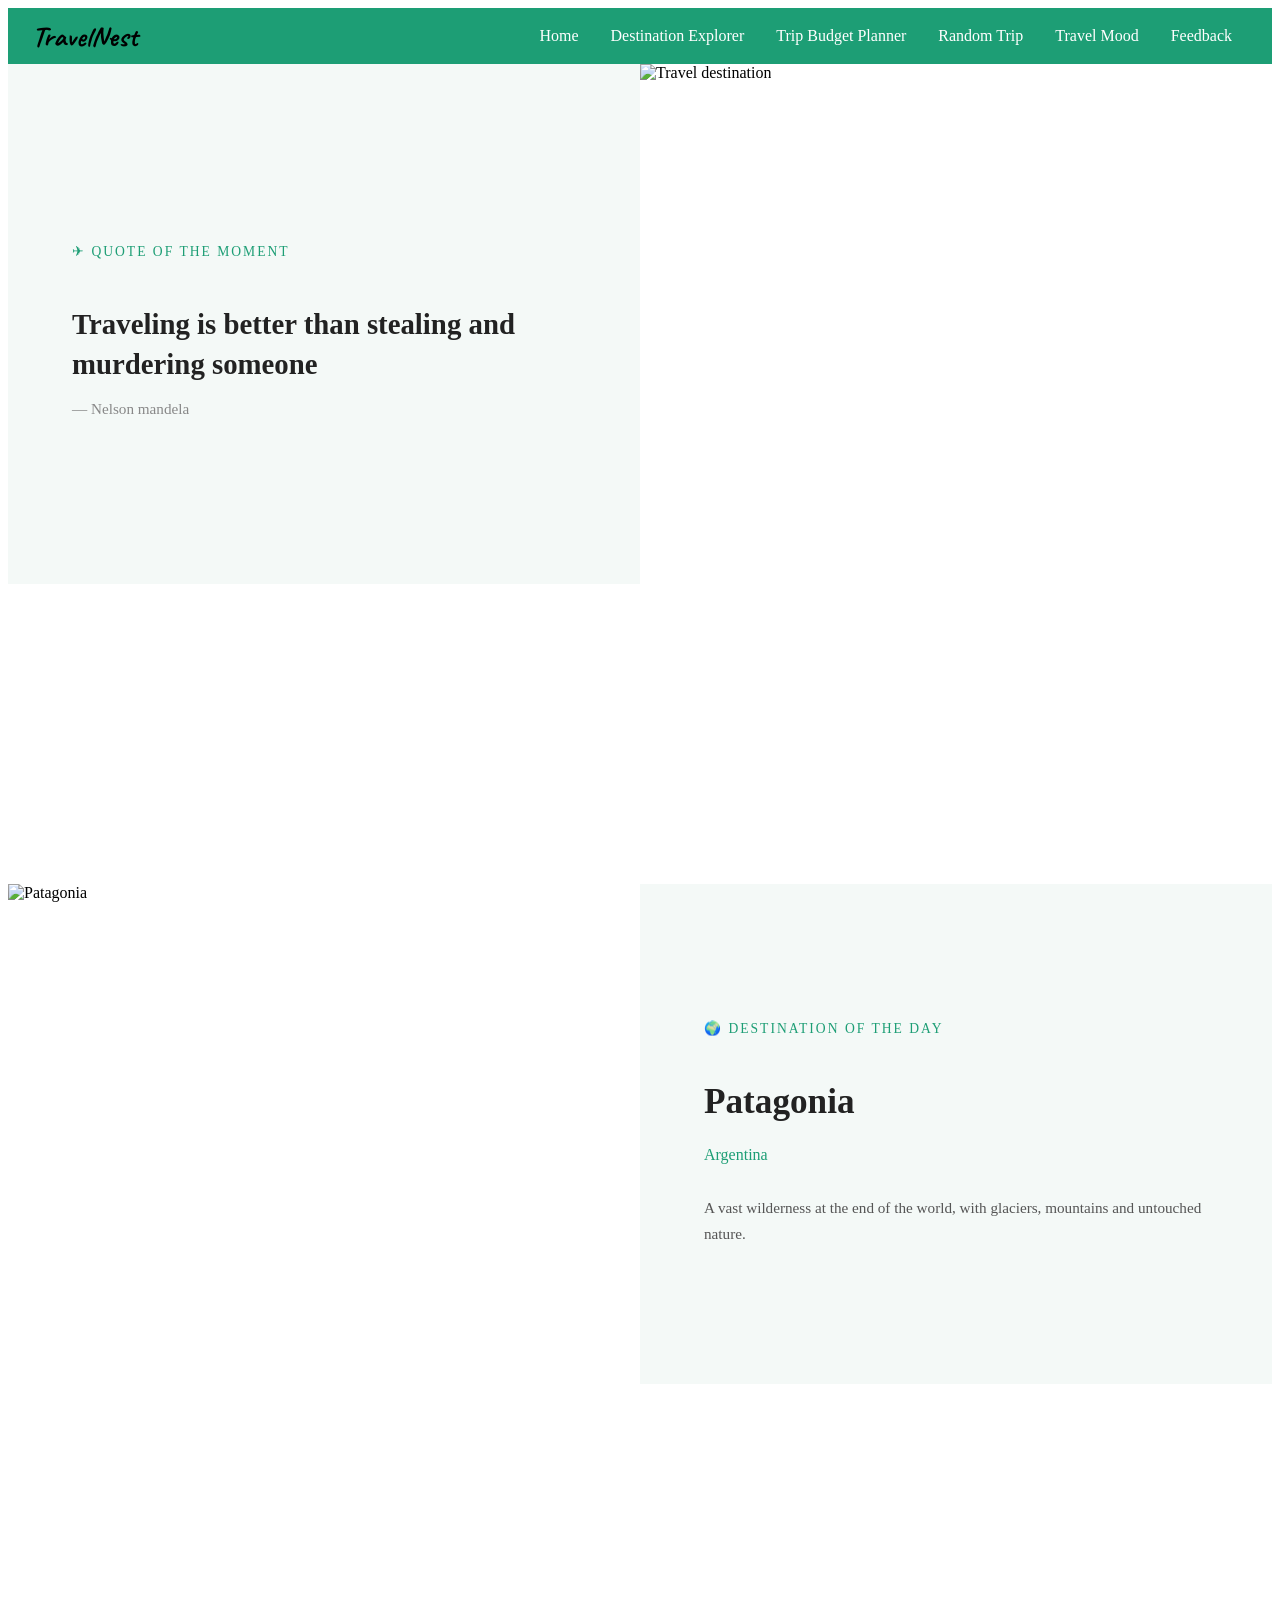
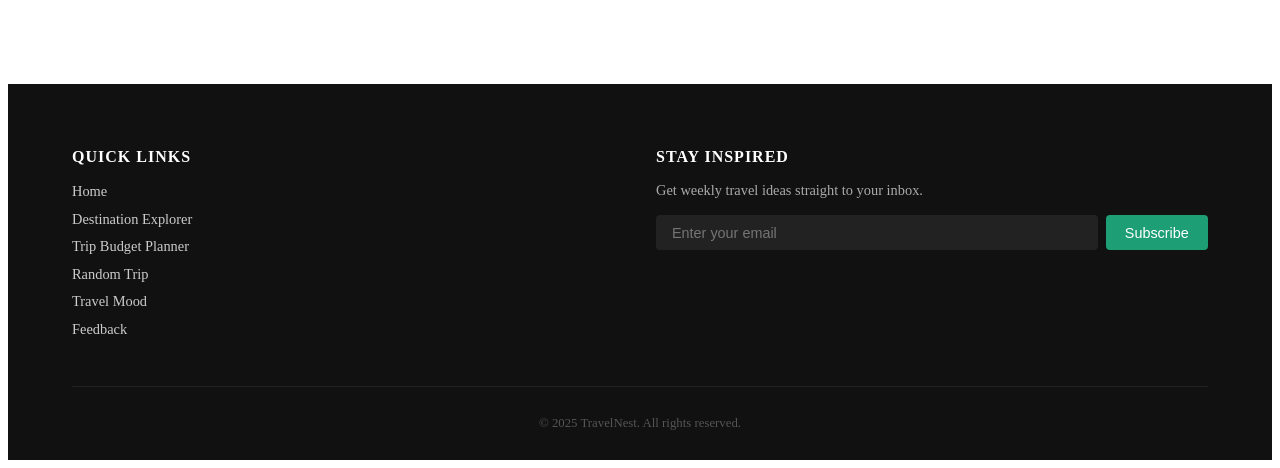
==== index.html @ 835ecd50 "Upload TravelNest website files" ====
<!DOCTYPE html>
<html>
<head>
    <title>Home- travelnest</title>
    <link rel="stylesheet" href="style.css">
    <link href="https://fonts.googleapis.com/css2?family=Caveat:wght@700&display=swap" rel="stylesheet">
    <link rel="icon" href="images/flavcon3.jpg">
    <link rel="manifest" href="manifest.json">
</head>
<body>

<nav>
    <div>TravelNest</div>

    <div id="hamburger">📜</div>

    <ul id="menu">
        <li><a href="index.html">Home</a></li>
        <li><a href="destinations.html">Destination Explorer</a></li>
        <li><a href="planner.html">Trip Budget Planner</a></li>
        <li><a href="random.html">Random Trip</a></li>
        <li><a href="mood.html">Travel Mood</a></li>
        <li><a href="feedback.html">Feedback</a></li>
    </ul>
</nav>

<section id="hero">
  <div id="hero-text">
    <p id="quote-label">✈ Quote of the moment</p>
    <h1 id="quote"></h1>
    <span id="quote-place"></span>
  </div>
  <div id="hero-image">
    <img src="images/travel-4k-passports-7y0ld1h872e2f0th.webp" alt="Travel destination">
  </div>
</section>

<div class="parallax-banner"></div>

<section id="destination">
  <div id="destination-image">
    <img id="destination-img" src="" alt="Destination of the Day">
  </div>
  <div id="destination-text">
    <p id="destination-label">🌍 Destination of the Day</p>
    <h2 id="destination-name"></h2>
    <p id="destination-country"></p>
    <p id="destination-desc"></p>
  </div>
</section>

<div class="parallax-banner"></div>

<footer>
  <div id="footer-links">
    <h3>Quick Links</h3>
    <ul>
      <li><a href="index.html">Home</a></li>
      <li><a href="destinations.html">Destination Explorer</a></li>
      <li><a href="planner.html">Trip Budget Planner</a></li>
      <li><a href="random.html">Random Trip</a></li>
      <li><a href="mood.html">Travel Mood</a></li>
      <li><a href="feedback.html">Feedback</a></li>
    </ul>
  </div>

  <div id="footer-newsletter">
    <h3>Stay Inspired</h3>
    <p>Get weekly travel ideas straight to your inbox.</p>
    <div id="newsletter-form">
      <input type="email" id="newsletter-email" placeholder="Enter your email">
      <button id="newsletter-btn">Subscribe</button>
    </div>
    <p id="newsletter-msg"></p>
  </div>

  <div id="footer-bottom">
    <p>© 2025 TravelNest. All rights reserved.</p>
  </div>
</footer>

<script src="script.js"></script>

</body>
</html>
---- style.css ----
nav div:first-child {
  font-family: 'Caveat', cursive;
  font-size: 1.8rem;
  font-weight: 700;
}

nav {
  display: flex;              
  align-items: center;       
  justify-content: space-between; 
  padding: 0 1.5rem;         
  height: 56px;
  background: #1D9E75;
}

#menu {
  list-style: none;          
  margin: 0;
  padding: 0;
  display: flex;              
}

#menu li a {
  display: block;             
  padding: 0 1rem;
  line-height: 56px;          
  color: white;
  text-decoration: none;      
}

#menu li a:hover {
  background: rgba(0,0,0,0.1); 
}

#hamburger {
  display: none;              
  cursor: pointer;
  font-size: 1.5rem;
  color: white;
}

/* ── MOBILE BREAKPOINT ───────────────────── */
@media (max-width: 768px) {    

  #hamburger {
    display: block;           
  }

  #menu {
    display: none;           
    position: absolute;     
    top: 56px;              
    left: 0;
    right: 0;
    flex-direction: column;  
    background: #1D9E75;
  }

  #menu.open {
    display: flex;          
  }

  nav {
    position: relative;      
  }
}

/* ── HERO ───────────────────────────────── */
#hero {
  display: grid;
  grid-template-columns: 1fr 1fr;
  height: 520px;
}

#hero-text {
  display: flex;
  flex-direction: column;
  justify-content: center;
  padding: 3rem 4rem;
  background: #f4f9f7;
}

#quote-label {
  font-size: 0.85rem;
  text-transform: uppercase;
  letter-spacing: 2px;
  color: #1D9E75;
  margin-bottom: 1.2rem;
}

#quote {
  font-size: 1.8rem;
  font-weight: 700;
  color: #222;
  line-height: 1.4;
  margin-bottom: 1rem;
  opacity: 1;
  transition: opacity 0.5s ease;
}

#quote-place {
  font-size: 0.95rem;
  color: #888;
}

#hero-image img {
  width: 100%;
  height: 100%;
  object-fit: cover;
}

@media (max-width: 768px) {
  #hero {
    grid-template-columns: 1fr;
    height: auto;
  }

  #hero-text {
    padding: 2rem;
  }

  #hero-image {
    height: 260px;
  }
}

/* ── PARALLAX BANNER ────────────────────── */
.parallax-banner {
  height: 300px;
  background-image: url('images/os-x-mountain-lion-5120x3200-24072.jpg');
  background-attachment: fixed;
  background-size: cover;
  background-position: center;
}


/* ── DESTINATION OF THE DAY ─────────────── */
#destination {
  display: grid;
  grid-template-columns: 1fr 1fr;
  height: 500px;
}

#destination-image img {
  width: 100%;
  height: 100%;
  object-fit: cover;
}

#destination-text {
  display: flex;
  flex-direction: column;
  justify-content: center;
  padding: 3rem 4rem;
  background: #f4f9f7;
}

#destination-label {
  font-size: 0.85rem;
  text-transform: uppercase;
  letter-spacing: 2px;
  color: #1D9E75;
  margin-bottom: 1rem;
}

#destination-name {
  font-size: 2.2rem;
  font-weight: 700;
  color: #222;
  margin-bottom: 0.5rem;
}

#destination-country {
  font-size: 1rem;
  color: #1D9E75;
  margin-bottom: 1rem;
}

#destination-desc {
  font-size: 0.95rem;
  color: #555;
  line-height: 1.7;
}

@media (max-width: 768px) {
  #destination {
    grid-template-columns: 1fr;
    height: auto;
  }

  #destination-image {
    height: 260px;
  }

  #destination-text {
    padding: 2rem;
  }
}

/* ── FOOTER ─────────────────────────────── */
footer {
  background: #111;
  color: #ccc;
  padding: 3rem 4rem 1rem;
  display: grid;
  grid-template-columns: 1fr 1fr;
  gap: 2rem;
}

#footer-links h3,
#footer-newsletter h3 {
  color: white;
  font-size: 1rem;
  margin-bottom: 1rem;
  text-transform: uppercase;
  letter-spacing: 1px;
}

#footer-links ul {
  list-style: none;
  padding: 0;
}

#footer-links ul li {
  margin-bottom: 0.6rem;
}

#footer-links ul li a {
  color: #ccc;
  text-decoration: none;
  font-size: 0.9rem;
}

#footer-links ul li a:hover {
  color: #1D9E75;
}

#footer-newsletter p {
  font-size: 0.9rem;
  margin-bottom: 1rem;
  color: #aaa;
}

#newsletter-form {
  display: flex;
  gap: 8px;
}

#newsletter-email {
  flex: 1;
  padding: 0.6rem 1rem;
  border: none;
  border-radius: 4px;
  font-size: 0.9rem;
  background: #222;
  color: white;
}

#newsletter-btn {
  padding: 0.6rem 1.2rem;
  background: #1D9E75;
  color: white;
  border: none;
  border-radius: 4px;
  cursor: pointer;
  font-size: 0.9rem;
}

#newsletter-btn:hover {
  background: #16785a;
}

#newsletter-msg {
  margin-top: 0.8rem;
  font-size: 0.85rem;
  color: #1D9E75;
}

#footer-bottom {
  grid-column: 1 / -1;
  border-top: 1px solid #222;
  padding-top: 1rem;
  text-align: center;
  font-size: 0.8rem;
  color: #555;
}

@media (max-width: 768px) {
  footer {
    grid-template-columns: 1fr;
    padding: 2rem;
  }
}


/* ── EXPLORER ───────────────────────────── */
#explorer {
  padding: 3rem 4rem;
}

#explorer-header {
  text-align: center;
  margin-bottom: 2rem;
}

#explorer-header h1 {
  font-size: 2.5rem;
  font-weight: 700;
  color: #222;
  margin-bottom: 0.5rem;
}

#explorer-header p {
  color: #888;
  font-size: 1rem;
}

#filters {
  display: flex;
  gap: 1rem;
  margin-bottom: 2rem;
  justify-content: center;
}

#search-input,
#continent-filter {
  padding: 0.7rem 1rem;
  border: 1px solid #ddd;
  border-radius: 4px;
  font-size: 0.95rem;
  width: 250px;
}

#search-input:focus,
#continent-filter:focus {
  outline: none;
  border-color: #1D9E75;
}

#cards-container {
  display: grid;
  grid-template-columns: repeat(auto-fit, minmax(280px, 1fr));
  gap: 1.5rem;
}

.card {
  border-radius: 8px;
  overflow: hidden;
  border: 1px solid #eee;
  cursor: pointer;
  transition: transform 0.2s ease, box-shadow 0.2s ease;
}

.card:hover {
  transform: translateY(-5px);
  box-shadow: 0 8px 24px rgba(0,0,0,0.1);
}

.card img {
  width: 100%;
  height: 200px;
  object-fit: cover;
}

.card-info {
  padding: 1rem;
}

.card-info h3 {
  font-size: 1.1rem;
  font-weight: 700;
  color: #222;
  margin-bottom: 0.3rem;
}

.card-info p {
  font-size: 0.85rem;
  color: #888;
}

.card-info span {
  display: inline-block;
  margin-top: 0.5rem;
  font-size: 0.75rem;
  background: #e8f7f2;
  color: #1D9E75;
  padding: 3px 10px;
  border-radius: 20px;
}

@media (max-width: 768px) {
  #explorer {
    padding: 2rem;
  }

  #filters {
    flex-direction: column;
    align-items: center;
  }
}

/* ── PLANNER ────────────────────────────── */
#planner {
  max-width: 600px;
  margin: 4rem auto;
  padding: 0 2rem;
}

#planner-header {
  text-align: center;
  margin-bottom: 2rem;
}

#planner-header h1 {
  font-size: 2.5rem;
  font-weight: 700;
  color: #222;
  margin-bottom: 0.5rem;
}

#planner-header p {
  color: #888;
  font-size: 1rem;
}

#planner-form {
  background: #f4f9f7;
  padding: 2rem;
  border-radius: 12px;
  border: 1px solid #e0f0ea;
}

.form-group {
  margin-bottom: 1.2rem;
}

.form-group label {
  display: block;
  font-size: 0.9rem;
  font-weight: 700;
  color: #444;
  margin-bottom: 0.4rem;
}

.form-group input {
  width: 100%;
  padding: 0.7rem 1rem;
  border: 1px solid #ddd;
  border-radius: 6px;
  font-size: 0.95rem;
}

.form-group input:focus {
  outline: none;
  border-color: #1D9E75;
}

#planner-btn {
  width: 100%;
  padding: 0.8rem;
  background: #1D9E75;
  color: white;
  border: none;
  border-radius: 6px;
  font-size: 1rem;
  cursor: pointer;
  margin-top: 0.5rem;
  transition: background 0.2s ease;
}

#planner-btn:hover {
  background: #16785a;
}

#planner-error {
  color: red;
  font-size: 0.85rem;
  margin-top: 0.8rem;
  text-align: center;
}

#planner-results {
  margin-top: 2rem;
  background: #f4f9f7;
  padding: 2rem;
  border-radius: 12px;
  border: 1px solid #e0f0ea;
  display: none;
}

#planner-results h2 {
  font-size: 1.3rem;
  font-weight: 700;
  color: #222;
  margin-bottom: 1.5rem;
  text-align: center;
}

#results-grid {
  display: grid;
  grid-template-columns: 1fr 1fr;
  gap: 1rem;
  margin-bottom: 1.5rem;
}

.result-card {
  background: white;
  border-radius: 8px;
  padding: 1rem;
  border: 1px solid #e0f0ea;
  text-align: center;
}

.result-label {
  font-size: 0.8rem;
  color: #888;
  margin-bottom: 0.4rem;
  text-transform: uppercase;
  letter-spacing: 1px;
}

.result-value {
  font-size: 1.2rem;
  font-weight: 700;
  color: #222;
}

#progress-bar-container {
  background: #ddd;
  border-radius: 20px;
  height: 12px;
  margin-bottom: 0.5rem;
  overflow: hidden;
}

#progress-bar {
  height: 100%;
  width: 0%;
  border-radius: 20px;
  background: #1D9E75;
  transition: width 0.8s ease;
}

#progress-label {
  font-size: 0.85rem;
  color: #888;
  text-align: center;
  margin-bottom: 1.5rem;
}

#save-btn {
  width: 100%;
  padding: 0.8rem;
  background: #222;
  color: white;
  border: none;
  border-radius: 6px;
  font-size: 1rem;
  cursor: pointer;
  transition: background 0.2s ease;
}

#save-btn:hover {
  background: #444;
}

#save-msg {
  color: #1D9E75;
  font-size: 0.85rem;
  margin-top: 0.8rem;
  text-align: center;
}

/* ── RANDOM TRIP ────────────────────────── */
#random {
  max-width: 700px;
  margin: 4rem auto;
  padding: 0 2rem;
}

#random-header {
  text-align: center;
  margin-bottom: 2rem;
}

#random-header h1 {
  font-size: 2.5rem;
  font-weight: 700;
  color: #222;
  margin-bottom: 0.5rem;
}

#random-header p {
  color: #888;
  font-size: 1rem;
}

#random-form {
  background: #f4f9f7;
  padding: 2rem;
  border-radius: 12px;
  border: 1px solid #e0f0ea;
  margin-bottom: 2rem;
}

#random-form .form-group select {
  width: 100%;
  padding: 0.7rem 1rem;
  border: 1px solid #ddd;
  border-radius: 6px;
  font-size: 0.95rem;
}

#random-form .form-group select:focus {
  outline: none;
  border-color: #1D9E75;
}

#random-btn {
  width: 100%;
  padding: 0.8rem;
  background: #1D9E75;
  color: white;
  border: none;
  border-radius: 6px;
  font-size: 1rem;
  cursor: pointer;
  margin-top: 0.5rem;
  transition: background 0.2s ease, transform 0.2s ease;
}

#random-btn:hover {
  background: #16785a;
  transform: scale(1.02);
}

#random-btn:active {
  transform: scale(0.98);
}

#random-result {
  display: none;
  background: #f4f9f7;
  border-radius: 12px;
  border: 1px solid #e0f0ea;
  overflow: hidden;
}

#random-result img {
  width: 100%;
  height: 250px;
  object-fit: cover;
}

#random-info {
  padding: 2rem;
}

#random-label {
  font-size: 0.85rem;
  text-transform: uppercase;
  letter-spacing: 2px;
  color: #1D9E75;
  margin-bottom: 0.5rem;
}

#random-name {
  font-size: 2rem;
  font-weight: 700;
  color: #222;
  margin-bottom: 0.3rem;
}

#random-country {
  color: #888;
  font-size: 0.95rem;
  margin-bottom: 1rem;
}

#random-desc {
  color: #555;
  font-size: 0.95rem;
  line-height: 1.7;
  margin-bottom: 1.5rem;
}

#wishlist-btn {
  padding: 0.6rem 1.5rem;
  background: #222;
  color: white;
  border: none;
  border-radius: 6px;
  font-size: 0.9rem;
  cursor: pointer;
  transition: background 0.2s ease;
}

#wishlist-btn:hover {
  background: #444;
}

#wishlist-msg {
  color: #1D9E75;
  font-size: 0.85rem;
  margin-top: 0.8rem;
}

/* ── MOOD ───────────────────────────────── */
#mood {
  max-width: 800px;
  margin: 4rem auto;
  padding: 0 2rem;
}

#mood-header {
  text-align: center;
  margin-bottom: 3rem;
}

#mood-header h1 {
  font-size: 2.5rem;
  font-weight: 700;
  color: #222;
  margin-bottom: 0.5rem;
}

#mood-header p {
  color: #888;
  font-size: 1rem;
}

#sounds-section {
  background: #f4f9f7;
  border-radius: 12px;
  border: 1px solid #e0f0ea;
  padding: 2rem;
  margin-bottom: 2rem;
  text-align: center;
}

#sounds-section h2 {
  font-size: 1.3rem;
  font-weight: 700;
  color: #222;
  margin-bottom: 0.5rem;
}

#sounds-section p {
  color: #888;
  font-size: 0.9rem;
  margin-bottom: 1.5rem;
}

#sound-buttons {
  display: flex;
  gap: 1rem;
  justify-content: center;
  flex-wrap: wrap;
  margin-bottom: 1rem;
}

.sound-btn {
  padding: 0.7rem 1.5rem;
  border: 1px solid #ddd;
  border-radius: 20px;
  background: white;
  font-size: 0.95rem;
  cursor: pointer;
  transition: all 0.2s ease;
}

.sound-btn:hover {
  border-color: #1D9E75;
  color: #1D9E75;
}

.sound-btn.active {
  background: #1D9E75;
  color: white;
  border-color: #1D9E75;
}

#sound-status {
  font-size: 0.85rem;
  color: #1D9E75;
  margin-top: 0.5rem;
}

#visited-section {
  background: #f4f9f7;
  border-radius: 12px;
  border: 1px solid #e0f0ea;
  padding: 2rem;
}

#visited-section h2 {
  font-size: 1.3rem;
  font-weight: 700;
  color: #222;
  margin-bottom: 0.5rem;
}

#visited-section p {
  color: #888;
  font-size: 0.9rem;
  margin-bottom: 1.5rem;
}

#visited-cards {
  display: grid;
  grid-template-columns: repeat(auto-fit, minmax(200px, 1fr));
  gap: 1rem;
}

.visited-card {
  background: white;
  border-radius: 8px;
  border: 1px solid #e0f0ea;
  overflow: hidden;
  text-align: center;
}

.visited-card img {
  width: 100%;
  height: 120px;
  object-fit: cover;
}

.visited-card-info {
  padding: 0.8rem;
}

.visited-card-info h3 {
  font-size: 0.95rem;
  font-weight: 700;
  color: #222;
  margin-bottom: 0.8rem;
}

.visited-card-buttons {
  display: flex;
  gap: 6px;
  justify-content: center;
}

.mark-btn {
  font-size: 0.75rem;
  padding: 4px 10px;
  border-radius: 20px;
  border: 1px solid #ddd;
  background: white;
  cursor: pointer;
  transition: all 0.2s ease;
}

.mark-btn:hover {
  border-color: #1D9E75;
  color: #1D9E75;
}

.mark-btn.active {
  background: #1D9E75;
  color: white;
  border-color: #1D9E75;
}

@media (max-width: 768px) {
  #mood {
    padding: 2rem;
  }

  #sound-buttons {
    gap: 0.5rem;
  }
}

/* ── FEEDBACK ───────────────────────────── */
#feedback {
  max-width: 700px;
  margin: 4rem auto;
  padding: 0 2rem;
}

#feedback-header {
  text-align: center;
  margin-bottom: 2rem;
}

#feedback-header h1 {
  font-size: 2.5rem;
  font-weight: 700;
  color: #222;
  margin-bottom: 0.5rem;
}

#feedback-header p {
  color: #888;
  font-size: 1rem;
}

#feedback-form {
  background: #f4f9f7;
  padding: 2rem;
  border-radius: 12px;
  border: 1px solid #e0f0ea;
  margin-bottom: 3rem;
}

#feedback-form textarea {
  width: 100%;
  padding: 0.7rem 1rem;
  border: 1px solid #ddd;
  border-radius: 6px;
  font-size: 0.95rem;
  resize: vertical;
  font-family: Arial, sans-serif;
}

#feedback-form textarea:focus {
  outline: none;
  border-color: #1D9E75;
}

#feedback-btn {
  width: 100%;
  padding: 0.8rem;
  background: #1D9E75;
  color: white;
  border: none;
  border-radius: 6px;
  font-size: 1rem;
  cursor: pointer;
  margin-top: 0.5rem;
  transition: background 0.2s ease;
}

#feedback-btn:hover {
  background: #16785a;
}

#feedback-error {
  color: red;
  font-size: 0.85rem;
  margin-top: 0.8rem;
  text-align: center;
}

#feedback-success {
  color: #1D9E75;
  font-size: 0.85rem;
  margin-top: 0.8rem;
  text-align: center;
}

/* ── FAQ ────────────────────────────────── */
#faq-section h2 {
  font-size: 1.5rem;
  font-weight: 700;
  color: #222;
  margin-bottom: 1.5rem;
}

.faq-item {
  border: 1px solid #e0f0ea;
  border-radius: 8px;
  margin-bottom: 0.8rem;
  overflow: hidden;
}

.faq-question {
  width: 100%;
  text-align: left;
  padding: 1rem 1.2rem;
  background: #f4f9f7;
  border: none;
  font-size: 0.95rem;
  font-weight: 700;
  color: #222;
  cursor: pointer;
  display: flex;
  justify-content: space-between;
  align-items: center;
  transition: background 0.2s ease;
}

.faq-question::after {
  content: '+';
  font-size: 1.2rem;
  color: #1D9E75;
}

.faq-question.open::after {
  content: '−';
}

.faq-question:hover {
  background: #e8f7f2;
}

.faq-answer {
  display: none;
  padding: 1rem 1.2rem;
  background: white;
  font-size: 0.9rem;
  color: #555;
  line-height: 1.7;
}

.faq-answer.open {
  display: block;
}

@media (max-width: 768px) {
  #feedback {
    padding: 2rem;
  }
}

/* ── DESTINATION MODAL ─────────────────── */
#modal-overlay {
  display: none;
  position: fixed;
  inset: 0;
  background: rgba(0,0,0,0.6);
  justify-content: center;
  align-items: center;
  padding: 2rem;
  z-index: 1000;
}

#modal-overlay.open {
  display: flex;
}

#modal-box {
  background: white;
  max-width: 700px;
  width: 100%;
  max-height: 90vh;
  overflow-y: auto;
  border-radius: 12px;
  padding: 2rem;
  position: relative;
}

#modal-close {
  position: absolute;
  top: 10px;
  right: 15px;
  background: #1D9E75;
  color: white;
  border: none;
  font-size: 1.5rem;
  width: 35px;
  height: 35px;
  border-radius: 50%;
  cursor: pointer;
}

#modal-img {
  width: 100%;
  height: 250px;
  object-fit: cover;
  border-radius: 8px;
  margin-bottom: 1rem;
}

#modal-box table {
  width: 100%;
  border-collapse: collapse;
  margin-top: 1rem;
}

#modal-box th,
#modal-box td {
  border: 1px solid #ddd;
  padding: 0.7rem;
  text-align: left;
}

#modal-box th {
  background: #f4f9f7;
  color: #1D9E75;
}

@media (max-width: 768px) {
  #modal-box {
    padding: 1rem;
  }

  #modal-box table {
    font-size: 0.8rem;
  }
}
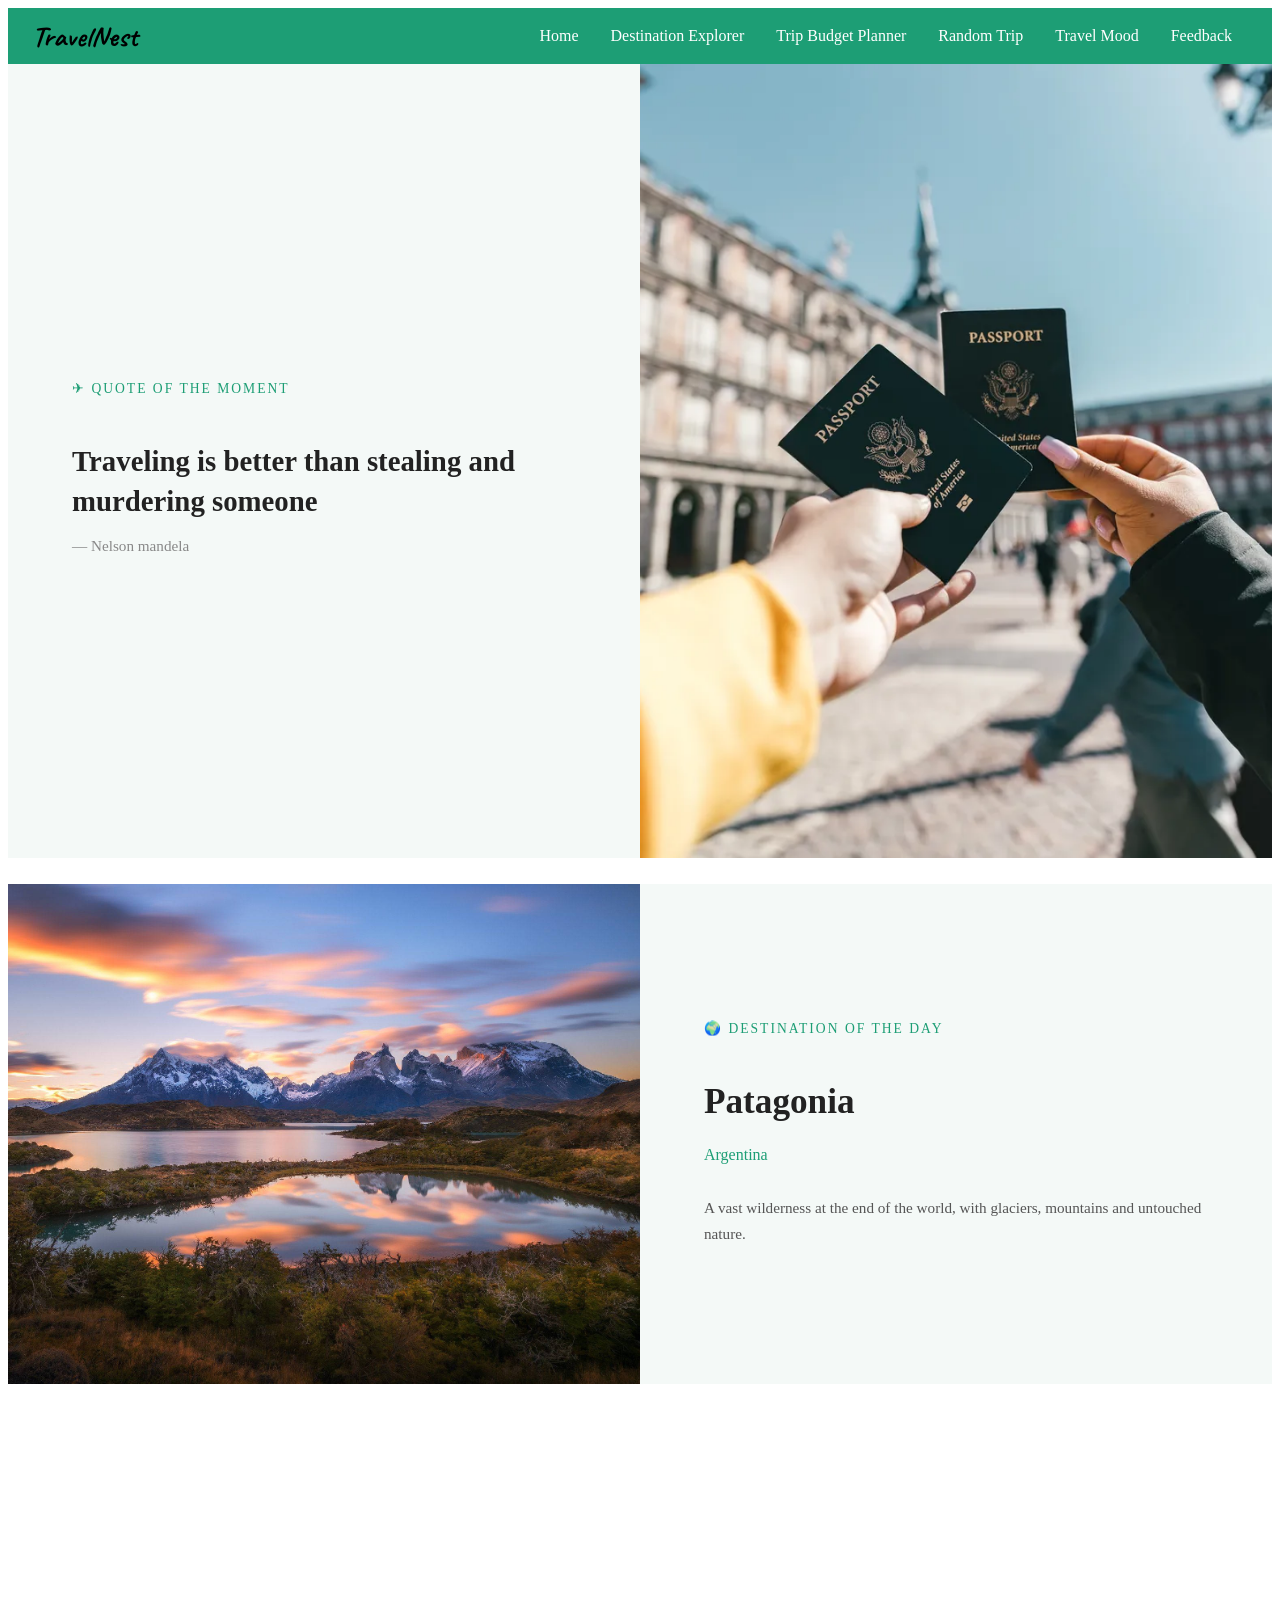
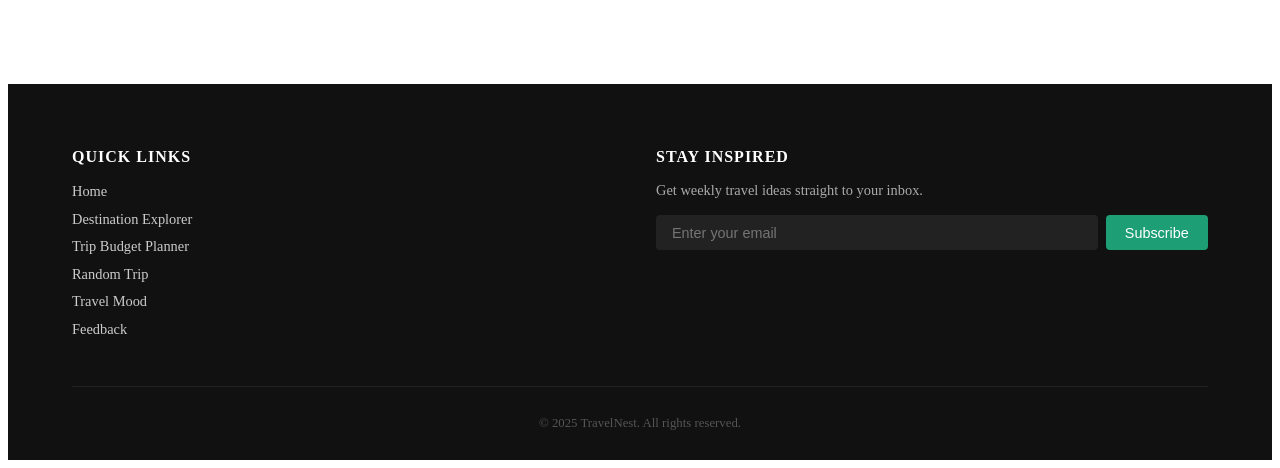
==== commit e856ec34: "Update index.html" ====
--- a/index.html
+++ b/index.html
@@ -1,5 +1,5 @@
 <!DOCTYPE html>
-<html>
+<html lang="en">
 <head>
     <title>Home- travelnest</title>
     <link rel="stylesheet" href="style.css">
@@ -27,7 +27,7 @@
 <section id="hero">
   <div id="hero-text">
     <p id="quote-label">✈ Quote of the moment</p>
-    <h1 id="quote"></h1>
+    <h1 id="quote">Travel opens your mind to new places, people and experiences.</h1>
     <span id="quote-place"></span>
   </div>
   <div id="hero-image">
@@ -39,13 +39,13 @@
 
 <section id="destination">
   <div id="destination-image">
-    <img id="destination-img" src="" alt="Destination of the Day">
+    <img id="destination-img" src="images/bali.jpg" alt="Destination of the Day">
   </div>
   <div id="destination-text">
     <p id="destination-label">🌍 Destination of the Day</p>
-    <h2 id="destination-name"></h2>
-    <p id="destination-country"></p>
-    <p id="destination-desc"></p>
+    <h2 id="destination-name">Bali</h2>
+    <p id="destination-country">Indonesia</p>
+    <p id="destination-desc">An island paradise known for its beaches, rice terraces and natural beauty.</p>
   </div>
 </section>
 
@@ -82,4 +82,4 @@
 <script src="script.js"></script>
 
 </body>
-</html>+</html>
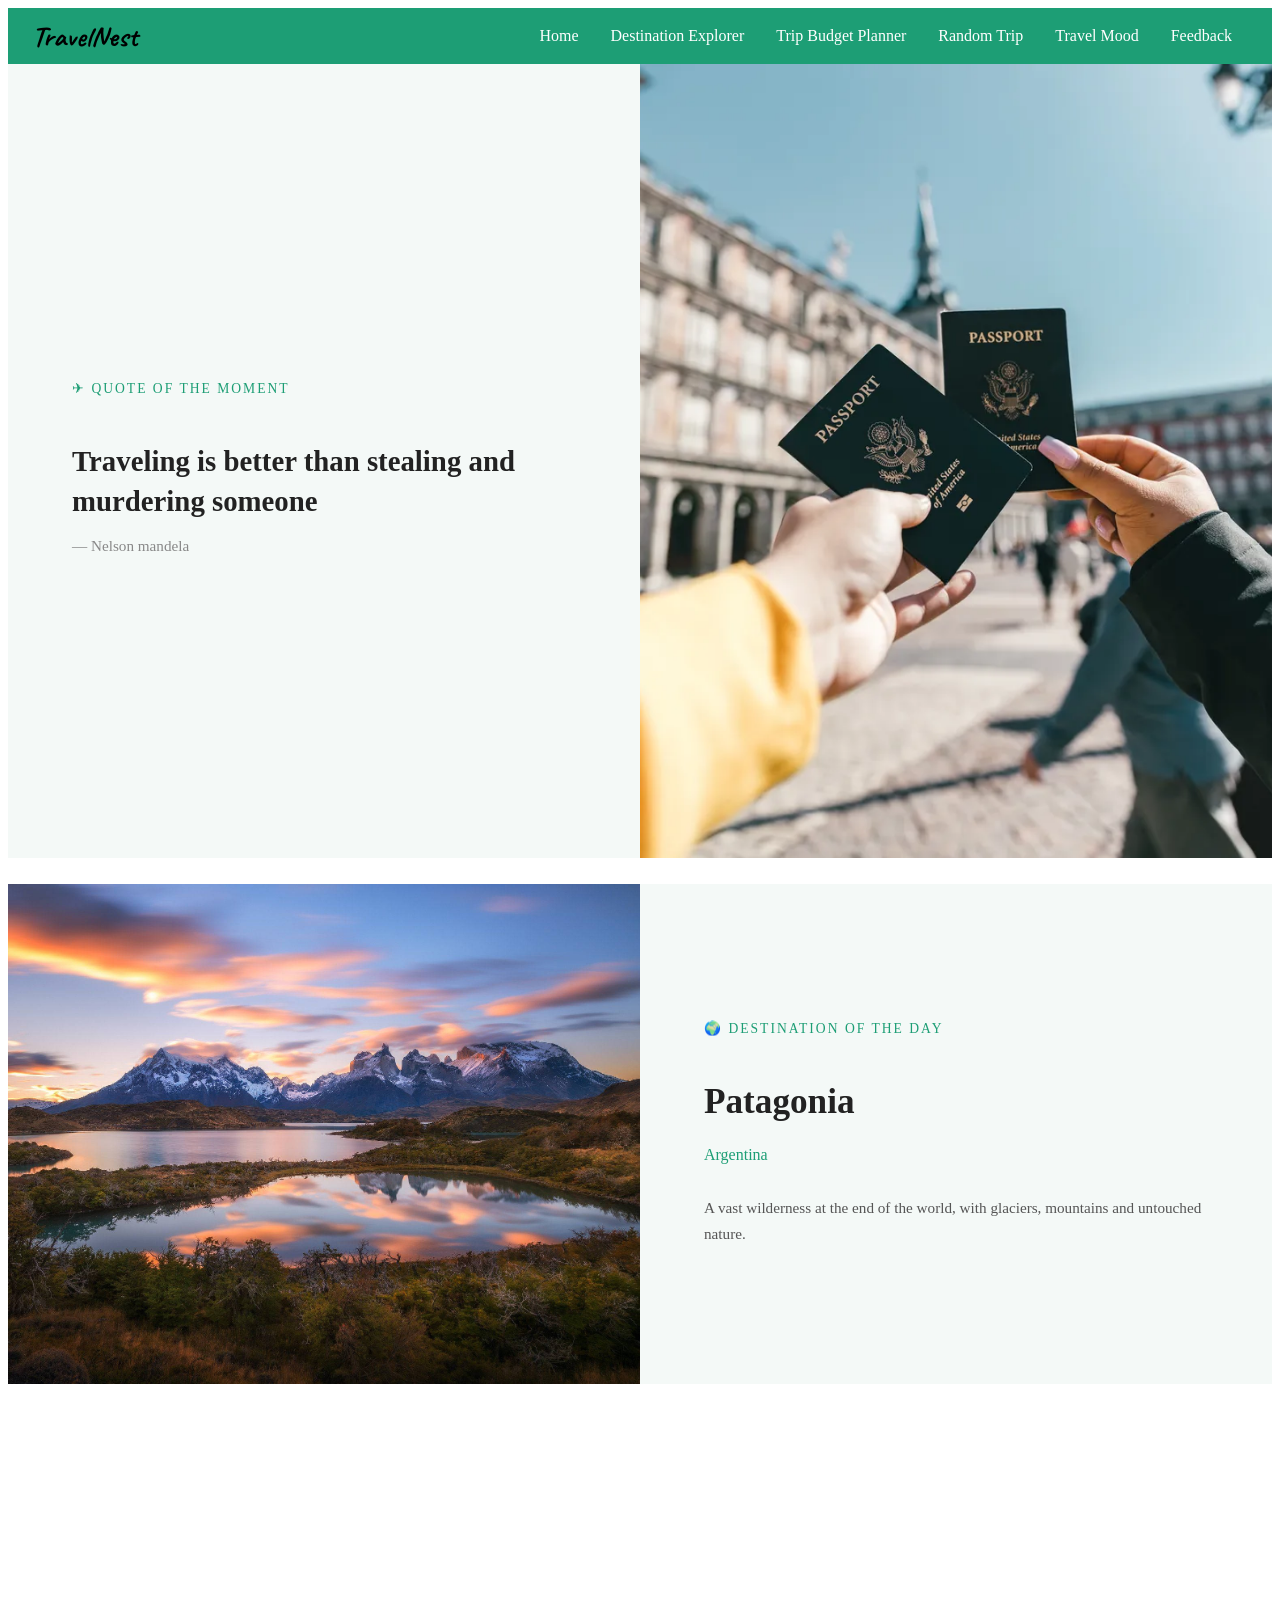
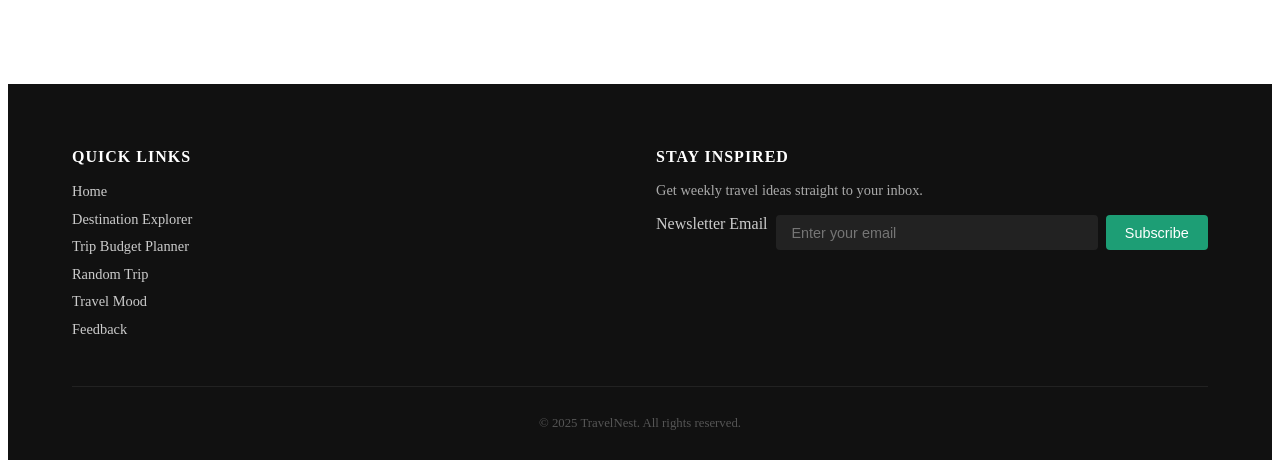
==== commit 85006163: "Update index.html" ====
--- a/index.html
+++ b/index.html
@@ -67,10 +67,11 @@
   <div id="footer-newsletter">
     <h3>Stay Inspired</h3>
     <p>Get weekly travel ideas straight to your inbox.</p>
-    <div id="newsletter-form">
-      <input type="email" id="newsletter-email" placeholder="Enter your email">
-      <button id="newsletter-btn">Subscribe</button>
-    </div>
+   <div id="newsletter-form">
+  <label for="newsletter-email" class="hidden-label">Newsletter Email</label>
+  <input type="email" id="newsletter-email" placeholder="Enter your email">
+  <button id="newsletter-btn">Subscribe</button>
+</div>
     <p id="newsletter-msg"></p>
   </div>
 
